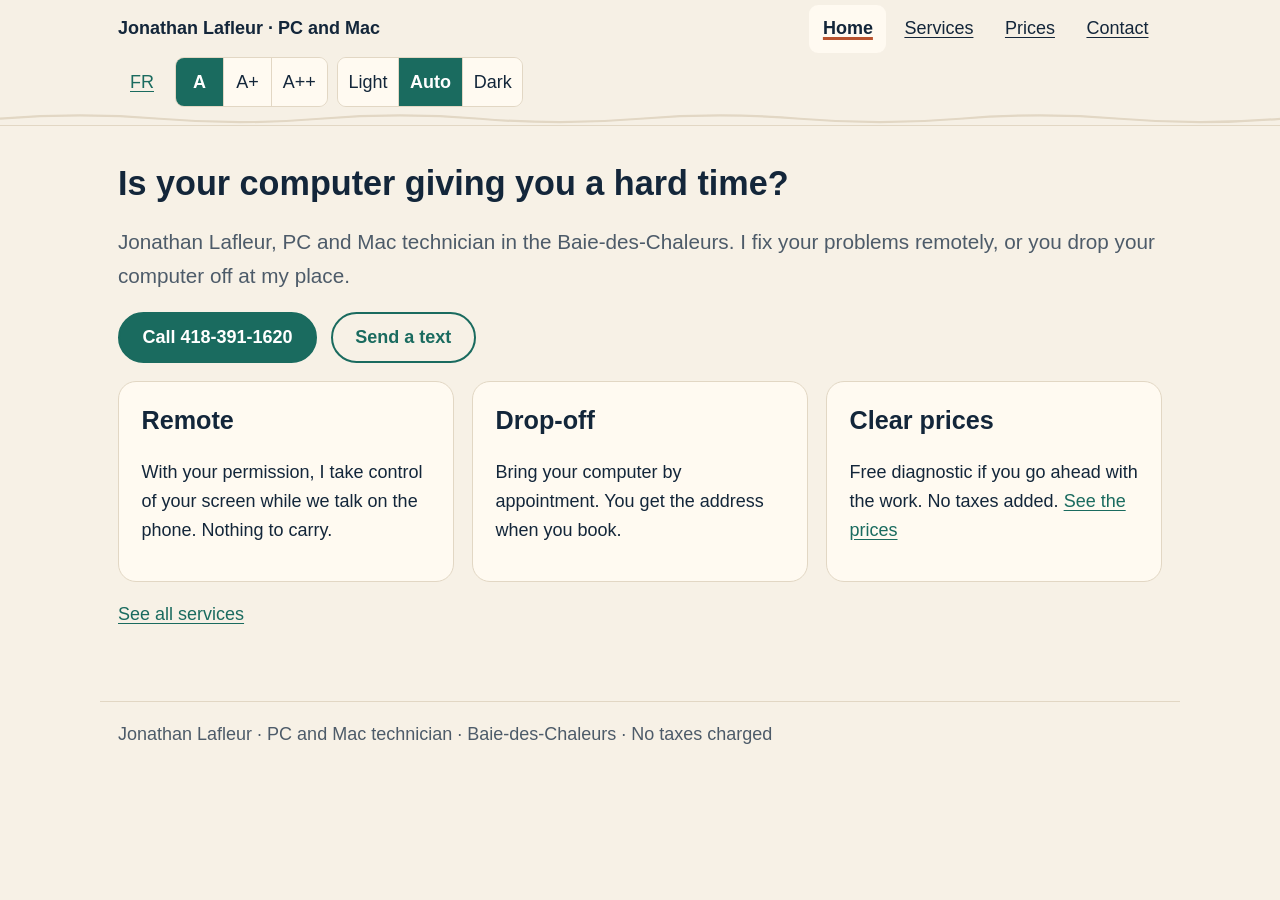
==== index.html @ c77854f5 "docs: readme; align the price column header" ====
<!doctype html>
<html lang="fr">
<head>
<meta charset="utf-8">
<meta name="viewport" content="width=device-width, initial-scale=1, viewport-fit=cover">
<title>Jonathan Lafleur · Technicien PC et Mac</title>
<meta name="description" content="Technicien PC et Mac dans la Baie-des-Chaleurs : dépannage, virus, mises à niveau, transfert de données, soutien à distance. Appelez ou textez.">
<meta name="color-scheme" content="light dark">
<link rel="alternate" hreflang="fr" href="https://services.jonathanlafleur.ca/">
<link rel="alternate" hreflang="en" href="https://services.jonathanlafleur.ca/en/">
<link rel="alternate" hreflang="x-default" href="https://services.jonathanlafleur.ca/">
<script>
  (function () {
    try {
      var d = document.documentElement;
      var t = localStorage.getItem('services-theme');
      if (t === 'light' || t === 'dark') d.setAttribute('data-theme', t);
      var s = localStorage.getItem('services-taille');
      if (s === 'grande' || s === 'tres-grande') d.setAttribute('data-taille', s);
      // Reader's language: the saved choice, else the browser's (first of fr/en in its list), saved once.
      // Only the home page follows it; deep links keep their language. Crawlers are never redirected.
      if (!/bot|crawl|spider|slurp/i.test(navigator.userAgent)) {
        var lang = localStorage.getItem('services-lang');
        if (lang !== 'fr' && lang !== 'en') {
          var langs = navigator.languages || [navigator.language || ''];
          lang = 'fr';
          for (var i = 0; i < langs.length; i++) {
            var p = String(langs[i]).slice(0, 2).toLowerCase();
            if (p === 'fr' || p === 'en') { lang = p; break; }
          }
          localStorage.setItem('services-lang', lang);
        }
        if (lang === 'en' && (location.hash === '' || location.hash === '#/')) location.replace('en/' + location.hash);
      }
    } catch (e) {}
  })();
</script>
<link rel="stylesheet" href="assets/style.css?v=20261016d">
<script src="assets/app.js?v=20261016d" defer></script>
</head>
<body>
<header class="topbar">
  <div class="topbar-in">
    <a class="brand" href="#/">Jonathan Lafleur · PC et Mac</a>
    <nav aria-label="Menu principal"><ul class="menu" id="menu"></ul></nav>
    <div class="tools">
      <a id="lang-link" href="en/" hreflang="en" lang="en" aria-label="English version">EN</a>
      <div class="switch" role="group" aria-label="Taille du texte">
        <button type="button" data-taille-choice="normale" aria-pressed="true" aria-label="Taille du texte : normale">A</button>
        <button type="button" data-taille-choice="grande" aria-pressed="false" aria-label="Taille du texte : grande">A+</button>
        <button type="button" data-taille-choice="tres-grande" aria-pressed="false" aria-label="Taille du texte : très grande">A++</button>
      </div>
      <div class="switch" role="group" aria-label="Thème">
        <button type="button" data-theme-choice="light" aria-pressed="false">Clair</button>
        <button type="button" data-theme-choice="auto" aria-pressed="true">Auto</button>
        <button type="button" data-theme-choice="dark" aria-pressed="false">Sombre</button>
      </div>
    </div>
  </div>
  <svg class="wave" viewBox="0 0 1200 12" preserveAspectRatio="none" aria-hidden="true"><path d="M0 6 Q 75 0 150 6 T 300 6 T 450 6 T 600 6 T 750 6 T 900 6 T 1050 6 T 1200 6" fill="none" stroke="currentColor" stroke-width="2"/></svg>
</header>
<main id="view" tabindex="-1">
  <p>Chargement…</p>
  <noscript><p>Ce site a besoin de JavaScript. Appelez au 418-391-1620.</p></noscript>
</main>
<footer class="site-foot">Jonathan Lafleur · Technicien PC et Mac · Baie-des-Chaleurs · Aucune taxe applicable</footer>
<nav class="callbar" aria-label="Joindre le technicien">
  <a class="btn" data-tel href="tel:+14183911620">Appeler</a>
  <a class="btn btn-alt" data-sms href="sms:+14183911620">Texto</a>
</nav>
</body>
</html>
---- assets/style.css ----
/* Coastal theme: sand and navy, sea-green actions, sunset-coral highlights. Sizes in rem so the font-size control scales everything. */
:root {
  --bg: #f7f1e6; --surface: #fffaf1; --fg: #13263a; --muted: #4d5b69; --line: #e2d7c4;
  --accent: #1a6b5f; --on-accent: #ffffff; --accent-2: #b8532f; --bar: rgba(247, 241, 230, 0.94);
  --font: -apple-system, BlinkMacSystemFont, "Segoe UI", Roboto, "Helvetica Neue", Arial, sans-serif;
  --echelle: 1;
  color-scheme: light;
}
@media (prefers-color-scheme: dark) {
  :root:not([data-theme="light"]) {
    --bg: #0f1c2b; --surface: #172a3d; --fg: #ede6d8; --muted: #a9b4bf; --line: #2a3f55;
    --accent: #4fb3a2; --on-accent: #0f1c2b; --accent-2: #e88b6b; --bar: rgba(15, 28, 43, 0.94);
    color-scheme: dark;
  }
}
:root[data-theme="dark"] {
  --bg: #0f1c2b; --surface: #172a3d; --fg: #ede6d8; --muted: #a9b4bf; --line: #2a3f55;
  --accent: #4fb3a2; --on-accent: #0f1c2b; --accent-2: #e88b6b; --bar: rgba(15, 28, 43, 0.94);
  color-scheme: dark;
}
/* Font size: 18px base, then 125 % and 150 % */
:root[data-taille="grande"] { --echelle: 1.25; }
:root[data-taille="tres-grande"] { --echelle: 1.5; }
html { font-size: calc(112.5% * var(--echelle)); scroll-padding-top: 6rem; }

* { box-sizing: border-box; }
body {
  margin: 0; background: var(--bg); color: var(--fg); font-family: var(--font); line-height: 1.6;
  overflow-wrap: break-word; padding-bottom: calc(5rem + env(safe-area-inset-bottom, 0px));
}
a { color: var(--accent); text-underline-offset: 0.15em; }
:focus-visible { outline: 3px solid var(--accent-2); outline-offset: 2px; }
.visually-hidden { position: absolute; width: 1px; height: 1px; overflow: hidden; clip: rect(0 0 0 0); white-space: nowrap; }
button, .btn, .menu a, .tools a { min-height: 48px; min-width: 48px; font: inherit; }

/* Top bar */
.topbar { position: sticky; top: 0; z-index: 10; background: var(--bar); border-bottom: 1px solid var(--line); }
/* On phones the menu and tools take several lines: let them scroll away; the call bar stays */
@media (max-width: 899px) { .topbar { position: static; } html { scroll-padding-top: 1rem; } }
.topbar-in { max-width: 60rem; margin: 0 auto; padding: 0.25rem 1rem; display: flex; flex-wrap: wrap; align-items: center; gap: 0.25rem 1rem; }
.brand { font-weight: 700; color: var(--fg); text-decoration: none; display: inline-flex; align-items: center; min-height: 48px; margin-right: auto; }
.menu { display: flex; flex-wrap: wrap; gap: 0.25rem; list-style: none; margin: 0; padding: 0; }
.menu a { display: inline-flex; align-items: center; padding: 0 0.75rem; border-radius: 0.5rem; color: var(--fg); }
.menu a[aria-current="page"] { background: var(--surface); font-weight: 700; text-decoration-color: var(--accent-2); text-decoration-thickness: 3px; }
.tools { display: flex; flex-wrap: wrap; align-items: center; gap: 0.5rem; }
.tools a { display: inline-flex; align-items: center; justify-content: center; }
.switch { display: inline-flex; border: 1px solid var(--line); border-radius: 0.5rem; overflow: hidden; }
.switch button { background: var(--surface); color: var(--fg); border: 0; border-right: 1px solid var(--line); padding: 0 0.6rem; cursor: pointer; }
.switch button:last-child { border-right: 0; }
.switch button[aria-pressed="true"] { background: var(--accent); color: var(--on-accent); font-weight: 700; }
.wave { display: block; width: 100%; height: 0.75rem; color: var(--line); }

/* Pages */
main { max-width: 60rem; margin: 0 auto; padding: 1rem; }
main:focus { outline: none; }
.page h1 { font-size: 1.9rem; line-height: 1.25; margin: 1rem 0 0.5rem; }
.page h2 { font-size: 1.4rem; margin: 2rem 0 0.5rem; }
.lead { font-size: 1.15rem; color: var(--muted); }
.cards { display: grid; grid-template-columns: repeat(auto-fit, minmax(min(100%, 16rem), 1fr)); gap: 1rem; padding: 0; list-style: none; }
.card { background: var(--surface); border: 1px solid var(--line); border-radius: 1rem; padding: 1rem 1.25rem; }
.card h2, .card h3 { margin-top: 0; }
.btn { display: inline-flex; align-items: center; justify-content: center; white-space: pre-wrap; padding: 0.5rem 1.25rem; border-radius: 999px;
  background: var(--accent); color: var(--on-accent); font-weight: 700; text-decoration: none; border: 2px solid var(--accent); }
.btn-alt { background: transparent; color: var(--accent); }
.actions { display: flex; flex-wrap: wrap; gap: 0.75rem; margin: 1rem 0; }
.note { color: var(--muted); }
.error { border-left: 4px solid var(--accent-2); padding-left: 0.75rem; }

/* Call bar: always reachable on phones */
.callbar { position: fixed; left: 0; right: 0; bottom: 0; z-index: 10; display: flex; gap: 0.5rem; justify-content: center;
  padding: 0.5rem 1rem calc(0.5rem + env(safe-area-inset-bottom, 0px)); background: var(--bar); border-top: 1px solid var(--line); }
.callbar .btn { flex: 1 1 0; max-width: 16rem; }
@media (min-width: 900px) { .callbar { display: none; } body { padding-bottom: 0; } }

.site-foot { max-width: 60rem; margin: 2rem auto 0; padding: 1rem; color: var(--muted); border-top: 1px solid var(--line); }

/* Prices */
.tarifs { width: 100%; border-collapse: collapse; margin: 1.5rem 0; background: var(--surface); border-radius: 1rem; overflow: hidden; }
.tarifs caption { text-align: left; font-size: 1.3rem; font-weight: 700; padding: 0 0 0.5rem; }
.tarifs th, .tarifs td { text-align: left; vertical-align: top; padding: 0.75rem 1rem; border-bottom: 1px solid var(--line); }
.tarifs thead th { font-size: 0.9rem; color: var(--muted); }
.tarifs tbody th { font-weight: 400; }
.tarifs td { white-space: nowrap; font-weight: 700; text-align: right; }
.tarifs thead th:last-child { text-align: right; }
/* Phones: one row per line, the price under its name, so large text never scrolls sideways */
@media (max-width: 599px) {
  .tarifs thead { position: absolute; width: 1px; height: 1px; overflow: hidden; clip: rect(0 0 0 0); }
  .tarifs, .tarifs tbody, .tarifs tr, .tarifs th, .tarifs td { display: block; }
  .tarifs caption { display: block; }
  .tarifs tbody th { border-bottom: 0; padding-bottom: 0.25rem; }
  .tarifs td { text-align: left; white-space: normal; padding-top: 0; }
}
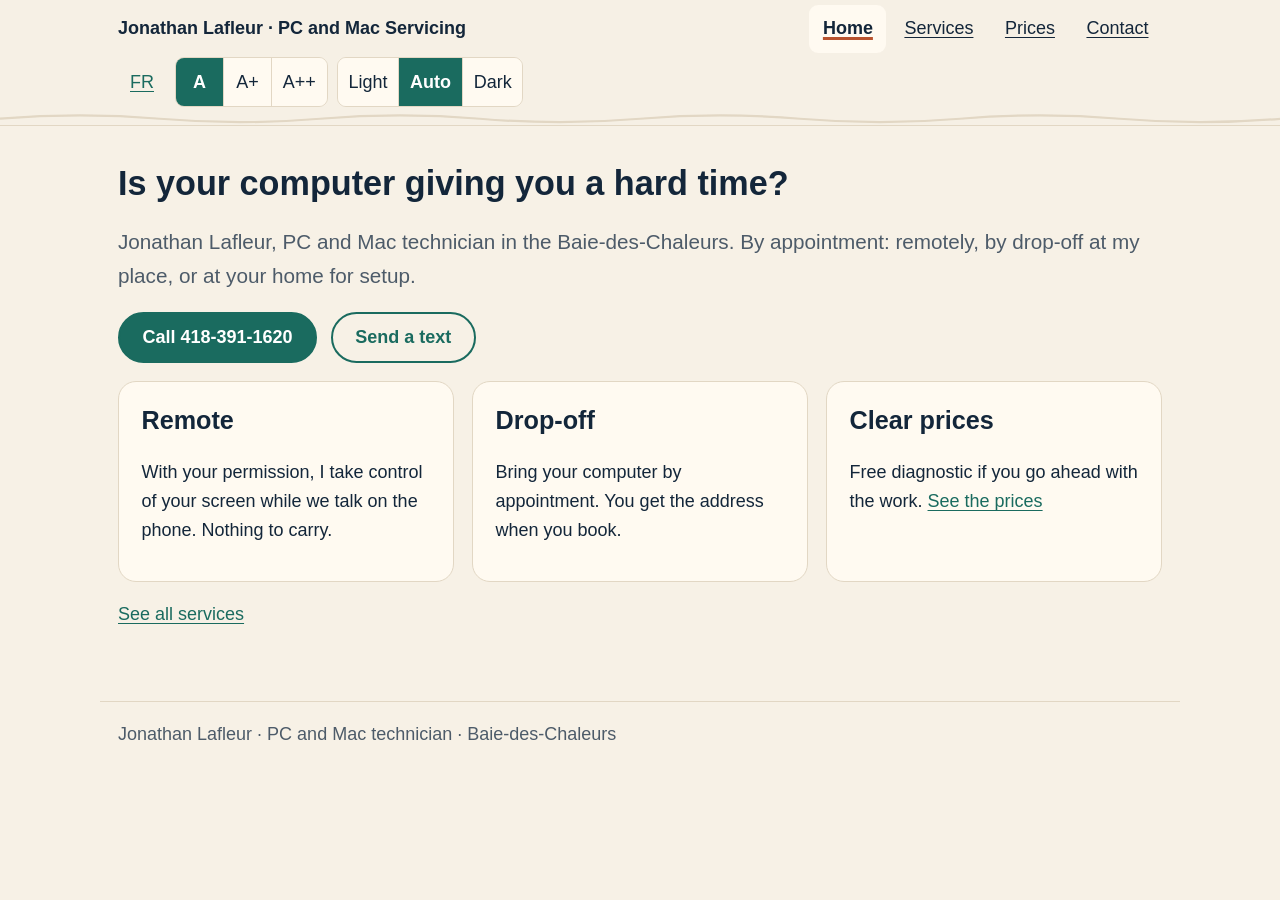
==== commit 4d634d11: "feat: home visits, email contact, consoles and Linux; review fixes - Contact shows only phone, text " ====
--- a/index.html
+++ b/index.html
@@ -35,13 +35,14 @@
     } catch (e) {}
   })();
 </script>
-<link rel="stylesheet" href="assets/style.css?v=20261016d">
-<script src="assets/app.js?v=20261016d" defer></script>
+<noscript><style>.loading { display: none; }</style></noscript>
+<link rel="stylesheet" href="assets/style.css?v=20261016i">
+<script src="assets/app.js?v=20261016i" defer></script>
 </head>
 <body>
 <header class="topbar">
   <div class="topbar-in">
-    <a class="brand" href="#/">Jonathan Lafleur · PC et Mac</a>
+    <a class="brand" href="#/">Jonathan Lafleur · Services PC et Mac</a>
     <nav aria-label="Menu principal"><ul class="menu" id="menu"></ul></nav>
     <div class="tools">
       <a id="lang-link" href="en/" hreflang="en" lang="en" aria-label="English version">EN</a>
@@ -60,10 +61,10 @@
   <svg class="wave" viewBox="0 0 1200 12" preserveAspectRatio="none" aria-hidden="true"><path d="M0 6 Q 75 0 150 6 T 300 6 T 450 6 T 600 6 T 750 6 T 900 6 T 1050 6 T 1200 6" fill="none" stroke="currentColor" stroke-width="2"/></svg>
 </header>
 <main id="view" tabindex="-1">
-  <p>Chargement…</p>
+  <p class="loading">Chargement…</p>
   <noscript><p>Ce site a besoin de JavaScript. Appelez au 418-391-1620.</p></noscript>
 </main>
-<footer class="site-foot">Jonathan Lafleur · Technicien PC et Mac · Baie-des-Chaleurs · Aucune taxe applicable</footer>
+<footer class="site-foot">Jonathan Lafleur · Technicien PC et Mac · Baie-des-Chaleurs</footer>
 <nav class="callbar" aria-label="Joindre le technicien">
   <a class="btn" data-tel href="tel:+14183911620">Appeler</a>
   <a class="btn btn-alt" data-sms href="sms:+14183911620">Texto</a>
--- a/assets/style.css
+++ b/assets/style.css
@@ -80,7 +80,8 @@
 .tarifs th, .tarifs td { text-align: left; vertical-align: top; padding: 0.75rem 1rem; border-bottom: 1px solid var(--line); }
 .tarifs thead th { font-size: 0.9rem; color: var(--muted); }
 .tarifs tbody th { font-weight: 400; }
-.tarifs td { white-space: nowrap; font-weight: 700; text-align: right; }
+.tarifs td { font-weight: 700; text-align: right; }
+.montant { white-space: nowrap; }  /* an amount never splits; the words around it may wrap */
 .tarifs thead th:last-child { text-align: right; }
 /* Phones: one row per line, the price under its name, so large text never scrolls sideways */
 @media (max-width: 599px) {
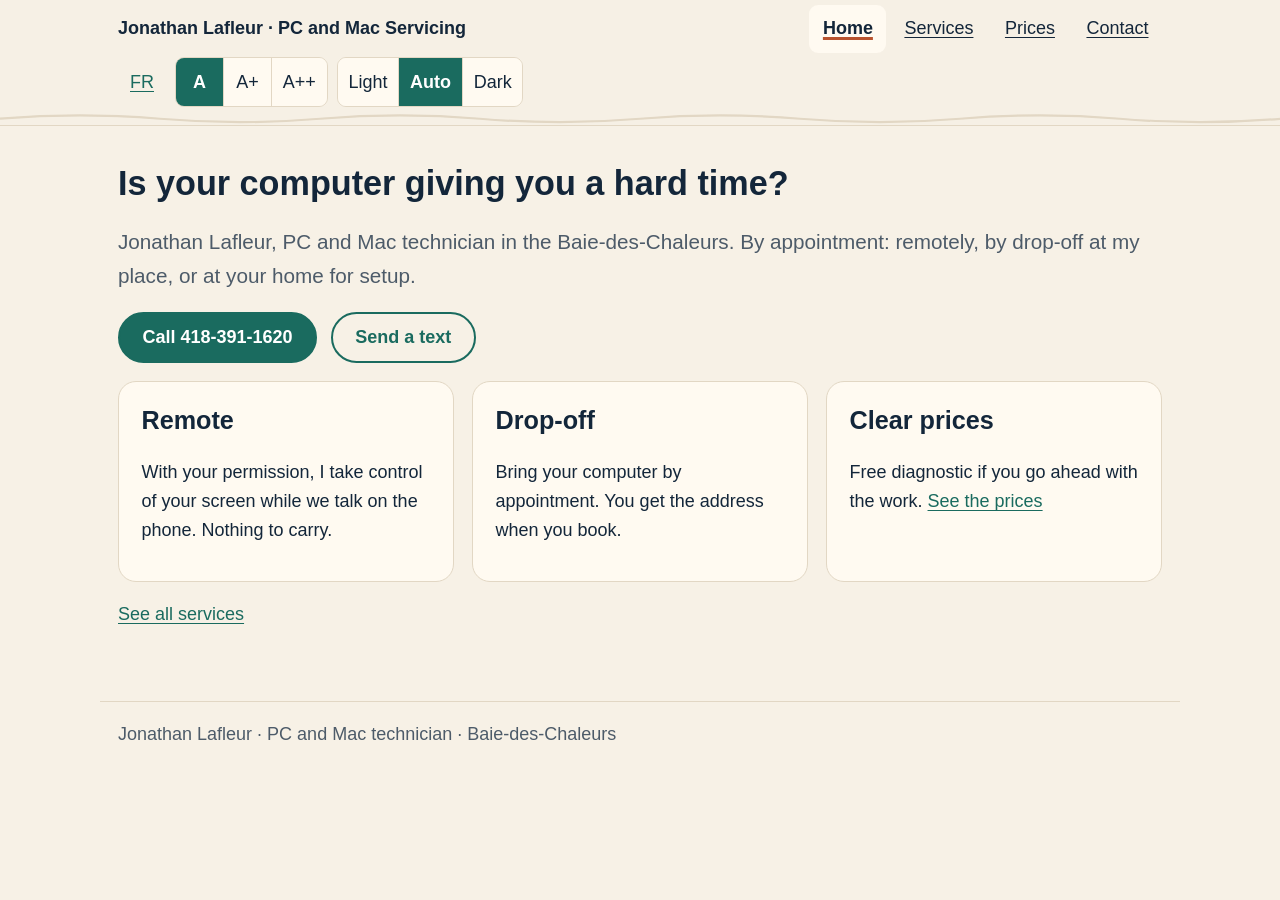
==== commit d7a9def8: "fix: price group titles sit above their tables on phones" ====
--- a/index.html
+++ b/index.html
@@ -36,8 +36,8 @@
   })();
 </script>
 <noscript><style>.loading { display: none; }</style></noscript>
-<link rel="stylesheet" href="assets/style.css?v=20261016i">
-<script src="assets/app.js?v=20261016i" defer></script>
+<link rel="stylesheet" href="assets/style.css?v=20261016j">
+<script src="assets/app.js?v=20261016j" defer></script>
 </head>
 <body>
 <header class="topbar">
--- a/assets/style.css
+++ b/assets/style.css
@@ -21,7 +21,7 @@
 /* Font size: 18px base, then 125 % and 150 % */
 :root[data-taille="grande"] { --echelle: 1.25; }
 :root[data-taille="tres-grande"] { --echelle: 1.5; }
-html { font-size: calc(112.5% * var(--echelle)); scroll-padding-top: 6rem; }
+html { font-size: calc(112.5% * var(--echelle)); scroll-padding-top: 8rem; }
 
 * { box-sizing: border-box; }
 body {
@@ -75,8 +75,8 @@
 .site-foot { max-width: 60rem; margin: 2rem auto 0; padding: 1rem; color: var(--muted); border-top: 1px solid var(--line); }
 
 /* Prices */
-.tarifs { width: 100%; border-collapse: collapse; margin: 1.5rem 0; background: var(--surface); border-radius: 1rem; overflow: hidden; }
-.tarifs caption { text-align: left; font-size: 1.3rem; font-weight: 700; padding: 0 0 0.5rem; }
+.tarifs { width: 100%; border-collapse: collapse; margin: 0 0 1.5rem; background: var(--surface); border-radius: 1rem; overflow: hidden; }
+.tarifs-titre { font-size: 1.3rem; margin: 1.5rem 0 0.5rem; }
 .tarifs th, .tarifs td { text-align: left; vertical-align: top; padding: 0.75rem 1rem; border-bottom: 1px solid var(--line); }
 .tarifs thead th { font-size: 0.9rem; color: var(--muted); }
 .tarifs tbody th { font-weight: 400; }
@@ -87,7 +87,6 @@
 @media (max-width: 599px) {
   .tarifs thead { position: absolute; width: 1px; height: 1px; overflow: hidden; clip: rect(0 0 0 0); }
   .tarifs, .tarifs tbody, .tarifs tr, .tarifs th, .tarifs td { display: block; }
-  .tarifs caption { display: block; }
   .tarifs tbody th { border-bottom: 0; padding-bottom: 0.25rem; }
   .tarifs td { text-align: left; white-space: normal; padding-top: 0; }
 }
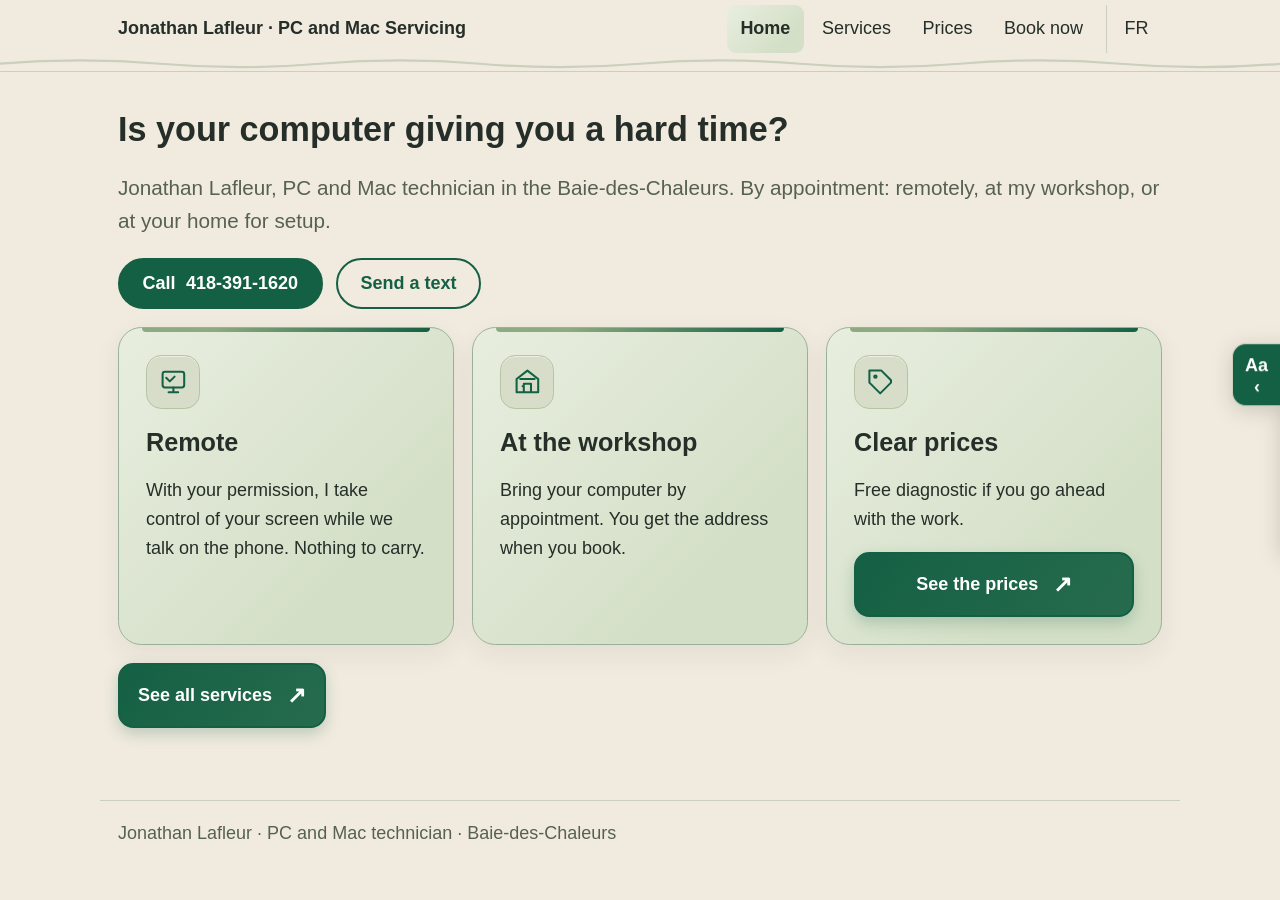
==== commit 94420fc1: "feat: refresh bilingual site and add booking form" ====
--- a/index.html
+++ b/index.html
@@ -36,38 +36,44 @@
   })();
 </script>
 <noscript><style>.loading { display: none; }</style></noscript>
-<link rel="stylesheet" href="assets/style.css?v=20261016j">
-<script src="assets/app.js?v=20261016j" defer></script>
+<link rel="stylesheet" href="assets/style.css?v=20261021x">
+<script src="assets/app.js?v=20261021x" defer></script>
 </head>
 <body>
 <header class="topbar">
   <div class="topbar-in">
     <a class="brand" href="#/">Jonathan Lafleur · Services PC et Mac</a>
-    <nav aria-label="Menu principal"><ul class="menu" id="menu"></ul></nav>
-    <div class="tools">
-      <a id="lang-link" href="en/" hreflang="en" lang="en" aria-label="English version">EN</a>
-      <div class="switch" role="group" aria-label="Taille du texte">
+    <nav aria-label="Menu principal"><ul class="menu" id="menu"><li class="language-item"><a id="lang-link" href="en/" hreflang="en" lang="en" aria-label="English version">EN</a></li></ul></nav>
+
+  </div>
+  <svg class="wave" viewBox="0 0 1200 12" preserveAspectRatio="none" aria-hidden="true"><path d="M0 6 Q 75 0 150 6 T 300 6 T 450 6 T 600 6 T 750 6 T 900 6 T 1050 6 T 1200 6" fill="none" stroke="currentColor" stroke-width="2"/></svg>
+</header>
+<aside class="preferences" aria-label="Options d'affichage">
+  <button type="button" class="preferences-toggle" aria-controls="display-controls" aria-expanded="true">
+    <span aria-hidden="true">Aa</span><span class="visually-hidden">Options d'affichage</span>
+    <span class="preferences-arrow" aria-hidden="true">›</span>
+  </button>
+    <div class="tools" id="display-controls">
+      <p class="preference-label">Taille du texte</p><div class="switch" role="group" aria-label="Taille du texte">
         <button type="button" data-taille-choice="normale" aria-pressed="true" aria-label="Taille du texte : normale">A</button>
         <button type="button" data-taille-choice="grande" aria-pressed="false" aria-label="Taille du texte : grande">A+</button>
         <button type="button" data-taille-choice="tres-grande" aria-pressed="false" aria-label="Taille du texte : très grande">A++</button>
       </div>
-      <div class="switch" role="group" aria-label="Thème">
+      <p class="preference-label">Thème</p><div class="switch" role="group" aria-label="Thème">
         <button type="button" data-theme-choice="light" aria-pressed="false">Clair</button>
         <button type="button" data-theme-choice="auto" aria-pressed="true">Auto</button>
         <button type="button" data-theme-choice="dark" aria-pressed="false">Sombre</button>
       </div>
     </div>
-  </div>
-  <svg class="wave" viewBox="0 0 1200 12" preserveAspectRatio="none" aria-hidden="true"><path d="M0 6 Q 75 0 150 6 T 300 6 T 450 6 T 600 6 T 750 6 T 900 6 T 1050 6 T 1200 6" fill="none" stroke="currentColor" stroke-width="2"/></svg>
-</header>
+</aside>
 <main id="view" tabindex="-1">
   <p class="loading">Chargement…</p>
-  <noscript><p>Ce site a besoin de JavaScript. Appelez au 418-391-1620.</p></noscript>
+  <noscript><p>Activez JavaScript pour consulter le site et afficher les coordonnées.</p></noscript>
 </main>
 <footer class="site-foot">Jonathan Lafleur · Technicien PC et Mac · Baie-des-Chaleurs</footer>
 <nav class="callbar" aria-label="Joindre le technicien">
-  <a class="btn" data-tel href="tel:+14183911620">Appeler</a>
-  <a class="btn btn-alt" data-sms href="sms:+14183911620">Texto</a>
+  <a class="btn" data-tel href="#/contact">Appeler</a>
+  <a class="btn btn-alt" data-sms href="#/contact">Texto</a>
 </nav>
 </body>
 </html>
--- a/assets/style.css
+++ b/assets/style.css
@@ -1,21 +1,21 @@
-/* Coastal theme: sand and navy, sea-green actions, sunset-coral highlights. Sizes in rem so the font-size control scales everything. */
+/* Emerald and sage theme: beige days and charcoal evenings. Sizes in rem so the font-size control scales everything. */
 :root {
-  --bg: #f7f1e6; --surface: #fffaf1; --fg: #13263a; --muted: #4d5b69; --line: #e2d7c4;
-  --accent: #1a6b5f; --on-accent: #ffffff; --accent-2: #b8532f; --bar: rgba(247, 241, 230, 0.94);
+  --bg: #f1ebdf; --surface: #faf5eb; --fg: #252e28; --muted: #566153; --line: #cbd0bc;
+  --accent: #146044; --on-accent: #ffffff; --accent-2: #526b48; --sage: #8eaa80; --danger: #9b2929; --card-bg: #d4dfc7; --card-highlight: #e8eedf; --bar: rgba(241, 235, 223, 0.95);
   --font: -apple-system, BlinkMacSystemFont, "Segoe UI", Roboto, "Helvetica Neue", Arial, sans-serif;
   --echelle: 1;
   color-scheme: light;
 }
 @media (prefers-color-scheme: dark) {
   :root:not([data-theme="light"]) {
-    --bg: #0f1c2b; --surface: #172a3d; --fg: #ede6d8; --muted: #a9b4bf; --line: #2a3f55;
-    --accent: #4fb3a2; --on-accent: #0f1c2b; --accent-2: #e88b6b; --bar: rgba(15, 28, 43, 0.94);
+    --bg: #202322; --surface: #2a2e2b; --fg: #f2f3ed; --muted: #b4beb4; --line: #475249;
+    --accent: #80ab8d; --on-accent: #202322; --accent-2: #a4b995; --sage: #98af89; --danger: #ffb4ab; --card-bg: #343d32; --card-highlight: #465240; --bar: rgba(32, 35, 34, 0.95);
     color-scheme: dark;
   }
 }
 :root[data-theme="dark"] {
-  --bg: #0f1c2b; --surface: #172a3d; --fg: #ede6d8; --muted: #a9b4bf; --line: #2a3f55;
-  --accent: #4fb3a2; --on-accent: #0f1c2b; --accent-2: #e88b6b; --bar: rgba(15, 28, 43, 0.94);
+  --bg: #202322; --surface: #2a2e2b; --fg: #f2f3ed; --muted: #b4beb4; --line: #475249;
+  --accent: #80ab8d; --on-accent: #202322; --accent-2: #a4b995; --sage: #98af89; --danger: #ffb4ab; --card-bg: #343d32; --card-highlight: #465240; --bar: rgba(32, 35, 34, 0.95);
   color-scheme: dark;
 }
 /* Font size: 18px base, then 125 % and 150 % */
@@ -40,8 +40,8 @@
 .topbar-in { max-width: 60rem; margin: 0 auto; padding: 0.25rem 1rem; display: flex; flex-wrap: wrap; align-items: center; gap: 0.25rem 1rem; }
 .brand { font-weight: 700; color: var(--fg); text-decoration: none; display: inline-flex; align-items: center; min-height: 48px; margin-right: auto; }
 .menu { display: flex; flex-wrap: wrap; gap: 0.25rem; list-style: none; margin: 0; padding: 0; }
-.menu a { display: inline-flex; align-items: center; padding: 0 0.75rem; border-radius: 0.5rem; color: var(--fg); }
-.menu a[aria-current="page"] { background: var(--surface); font-weight: 700; text-decoration-color: var(--accent-2); text-decoration-thickness: 3px; }
+.menu a { text-decoration: none; display: inline-flex; align-items: center; padding: 0 0.75rem; border-radius: 0.5rem; color: var(--fg); }
+.menu a[aria-current="page"] { background: linear-gradient(135deg, var(--card-highlight), var(--card-bg) 75%); font-weight: 700; text-decoration-color: var(--accent-2); text-decoration-thickness: 3px; }
 .tools { display: flex; flex-wrap: wrap; align-items: center; gap: 0.5rem; }
 .tools a { display: inline-flex; align-items: center; justify-content: center; }
 .switch { display: inline-flex; border: 1px solid var(--line); border-radius: 0.5rem; overflow: hidden; }
@@ -90,3 +90,161 @@
   .tarifs tbody th { border-bottom: 0; padding-bottom: 0.25rem; }
   .tarifs td { text-align: left; white-space: normal; padding-top: 0; }
 }
+
+/* Navigation feedback is shared by mouse and keyboard users. */
+.menu a { transition: background-color 160ms ease, color 160ms ease, text-decoration-color 160ms ease; }
+.menu a:hover, .menu a:focus-visible { text-decoration-line: underline; color: var(--fg); text-decoration-color: var(--accent); text-decoration-thickness: 3px; text-underline-offset: 0.3em; }
+.language-item { border-left: 1px solid var(--line); margin-left: 0.25rem; padding-left: 0.25rem; }
+
+/* A floating display panel slides to the edge, leaving its 48px handle reachable. */
+.preferences {
+  position: fixed; right: 0; top: 50%; z-index: 20;
+  display: flex; align-items: flex-start; width: min(19rem, 100vw);
+  transform: translateY(-50%); transition: transform 200ms ease;
+  filter: drop-shadow(0 0.25rem 0.6rem rgba(0, 0, 0, 0.16));
+}
+.preferences.is-intro { transition-duration: 1400ms; }
+.preferences.is-collapsed { transform: translate(calc(100% - 48px), -50%); }
+.preferences-toggle {
+  flex: 0 0 48px; width: 48px; display: flex; flex-direction: column; align-items: center;
+  justify-content: center; padding: 0.4rem 0; border: 1px solid var(--line);
+  border-right: 0; border-radius: 0.75rem 0 0 0.75rem;
+  background: var(--accent); color: var(--on-accent); cursor: pointer; font-weight: 700;
+}
+.preferences-arrow { line-height: 1; }
+.is-collapsed .preferences-arrow { transform: rotate(180deg); }
+.preferences .tools {
+  flex: 1; min-width: 0; display: flex; flex-direction: column; align-items: stretch;
+  padding: 0.75rem; gap: 0.5rem; background: var(--surface);
+  border: 1px solid var(--line); border-radius: 0 0 0 0.75rem;
+  max-height: calc(100dvh - 9rem); overflow-y: auto;
+}
+.preference-label { margin: 0; font-weight: 700; }
+.preferences .switch { display: flex; flex-wrap: wrap; flex-shrink: 0; }
+.preferences .switch button { flex: 1 0 auto; max-width: 100%; padding: 0.25rem 0.45rem; }
+.switch button:hover, .preferences-toggle:hover { box-shadow: inset 0 0 0 2px var(--accent-2); }
+@media (prefers-reduced-motion: reduce) {
+  .menu a, .preferences, .preferences.is-intro { transition: none; }
+}
+.topbar-in > nav { margin-left: auto; }
+
+/* Contact labels and addresses wrap inside their buttons at large text sizes. */
+.actions .btn { max-width: 100%; flex-wrap: wrap; column-gap: 0.3em; }
+.actions .btn span { min-width: 0; overflow-wrap: anywhere; }
+/* A cursor-led spotlight gives the contact actions a brighter, tactile response. */
+:is(.btn[data-tel], .btn[data-sms], .btn-discover) {
+  position: relative;
+  transition: transform 180ms ease, box-shadow 220ms ease, border-color 180ms ease;
+}
+@media (hover: hover) and (pointer: fine) {
+  :is(.btn[data-tel], .btn[data-sms], .btn-discover):hover {
+    background-image: radial-gradient(circle 6rem at var(--cursor-x, 50%) var(--cursor-y, 50%),
+      rgba(255, 255, 255, 0.16), rgba(255, 255, 255, 0.05) 45%, transparent 75%);
+    border-color: color-mix(in srgb, var(--accent) 65%, var(--sage));
+    box-shadow: 0 0.4rem 1rem color-mix(in srgb, var(--accent) 35%, transparent),
+      0 0 1.4rem color-mix(in srgb, var(--accent) 25%, transparent),
+      inset 0 0 0 1px color-mix(in srgb, var(--accent) 65%, transparent);
+    transform: translateY(-3px) scale(1.025);
+  }
+}
+:is(.btn[data-tel], .btn[data-sms], .btn-discover):focus-visible {
+  box-shadow: 0 0 1rem color-mix(in srgb, var(--accent) 40%, transparent);
+}
+:is(.btn[data-tel], .btn[data-sms], .btn-discover):active { transform: scale(0.98); }
+@media (prefers-reduced-motion: reduce) {
+  :is(.btn[data-tel], .btn[data-sms], .btn-discover) { transition: none; }
+  :is(.btn[data-tel], .btn[data-sms], .btn-discover):hover,
+  :is(.btn[data-tel], .btn[data-sms], .btn-discover):active { transform: none; }
+}
+/* Sage service cards with a coloured rim and generous icon tiles. */
+.card {
+  position: relative; min-width: 0; padding: 1.5rem;
+  border-color: color-mix(in srgb, var(--accent) 28%, var(--line));
+  border-radius: 1.3rem;
+  background: linear-gradient(135deg, var(--card-highlight), var(--card-bg) 75%);
+  box-shadow: 0 0.5rem 1.4rem color-mix(in srgb, var(--fg) 7%, transparent);
+  transition: transform 220ms ease, box-shadow 220ms ease, border-color 220ms ease;
+}
+.card::before {
+  content: ""; position: absolute; top: 0; left: 1.3rem; right: 1.3rem; height: 4px;
+  border-radius: 0 0 6px 6px; background: linear-gradient(90deg, var(--sage) 25%, var(--accent));
+}
+
+.card-icon {
+  display: inline-flex; padding: 0.65rem; margin-bottom: 1rem; border-radius: 0.85rem;
+  color: var(--accent); background: color-mix(in srgb, var(--sage) 32%, var(--surface));
+  border: 1px solid color-mix(in srgb, var(--sage) 65%, var(--surface));
+  box-shadow: inset 0 1px 0 color-mix(in srgb, var(--surface) 70%, transparent);
+}
+.card-icon svg { width: 1.6rem; height: 1.6rem; }
+.card h2, .card h3 { line-height: 1.25; }
+.card > p:last-child { margin-bottom: 0; }
+.card > ul { padding-left: 1.2rem; }
+.card > ul li + li { margin-top: 0.45rem; }
+.btn-discover {
+  display: inline-flex; gap: 0.8rem; max-width: 100%; white-space: normal; text-align: center;
+  border-radius: 0.85rem; padding: 0.7rem 1rem;
+  background-color: var(--accent);
+  background-image: linear-gradient(125deg, var(--accent), color-mix(in srgb, var(--accent) 85%, var(--sage)));
+  box-shadow: 0 0.35rem 0.8rem color-mix(in srgb, var(--accent) 23%, transparent);
+  transition: transform 180ms ease, box-shadow 180ms ease;
+}
+.btn-discover span { flex-shrink: 0; font-size: 1.25em; transition: transform 180ms ease; }
+.card .btn-discover { display: flex; margin-top: 1rem; }
+@media (hover: hover) and (pointer: fine) {
+  .card:hover, .card:focus-within {
+    transform: translateY(-5px);
+    border-color: var(--accent);
+    box-shadow: 0 0.8rem 1.8rem color-mix(in srgb, var(--accent) 18%, transparent);
+  }
+  .btn-discover:hover {
+    transform: translateY(-3px);
+    box-shadow: 0 0.6rem 1.3rem color-mix(in srgb, var(--accent) 36%, transparent);
+  }
+  .btn-discover:hover span { transform: translate(2px, -2px); }
+}
+@media (prefers-reduced-motion: reduce) {
+  .card, .btn-discover, .btn-discover span { transition: none; }
+  .card:hover, .card:focus-within, .btn-discover:hover, .btn-discover:hover span { transform: none; }
+}
+
+.card a:not(.btn) { color: var(--fg); text-decoration-color: var(--accent); text-decoration-thickness: 2px; }
+
+/* Give the main service choices room to read, then offer one clear next step. */
+.services-cards { grid-template-columns: repeat(auto-fit, minmax(min(100%, 22rem), 1fr)); }
+.services-cards .card > p { margin-top: 0; }
+.services-cards .card > ul { margin-bottom: 0; }
+.service-next { margin-top: 2rem; padding: 1.25rem 0; border-top: 2px solid var(--sage); }
+.service-next h2 { margin-top: 0; }
+
+/* Pricing leads with two clear rates; examples are available on demand. */
+.price-cards .price-amount { font-size: 1.7rem; font-weight: 700; color: var(--fg); line-height: 1.3; margin: 0.6rem 0; }
+.price-cards .price-amount .montant { font-size: 1.35em; }
+.billing-details { margin: 1rem 0 2rem; padding: 0.35rem 1rem; border: 1px solid var(--line); border-radius: 0.8rem; background: var(--card-bg); }
+.billing-details summary { min-height: 48px; padding: 0.5rem 0; cursor: pointer; font-weight: 700; text-decoration: underline; text-underline-offset: 0.2em; }
+.billing-details summary:hover { color: var(--accent); }
+
+/* A readable, single-column booking form in the site's sage palette. */
+.booking-panel { margin: 1.5rem 0 2rem; }
+.booking-panel h2 { margin-top: 0; }
+.booking-form { max-width: 36rem; }
+.booking-form label { display: block; font-weight: 700; margin: 1rem 0 0.35rem; }
+.booking-form input, .booking-form textarea, .booking-form select {
+  display: block; width: 100%; min-width: 0; min-height: 48px;
+  padding: 0.65rem 0.8rem; font: inherit; color: var(--fg);
+  background: var(--surface); border: 1px solid var(--muted); border-radius: 0.6rem;
+}
+.booking-form textarea { resize: vertical; }
+.booking-form .btn { cursor: pointer; }
+.booking-form .btn:disabled { cursor: not-allowed; opacity: 0.65; transform: none; box-shadow: none; }
+.booking-form .form-privacy { font-size: 0.9rem; margin-top: 1rem; }
+.form-status { margin: 1rem 0 0; }
+.form-status:empty { display: none; }
+
+/* Field errors use text and a red border, independent of the browser language. */
+.booking-form [aria-invalid="true"] { border: 2px solid var(--danger); }
+.booking-form [aria-invalid="true"]:focus-visible { outline-color: var(--danger); }
+.booking-form .field-error { color: var(--danger); font-weight: 600; margin: 0.35rem 0 0; }
+
+/* Formspree silently filters submissions that fill this bot-only field. */
+.form-honeypot { display: none !important; }
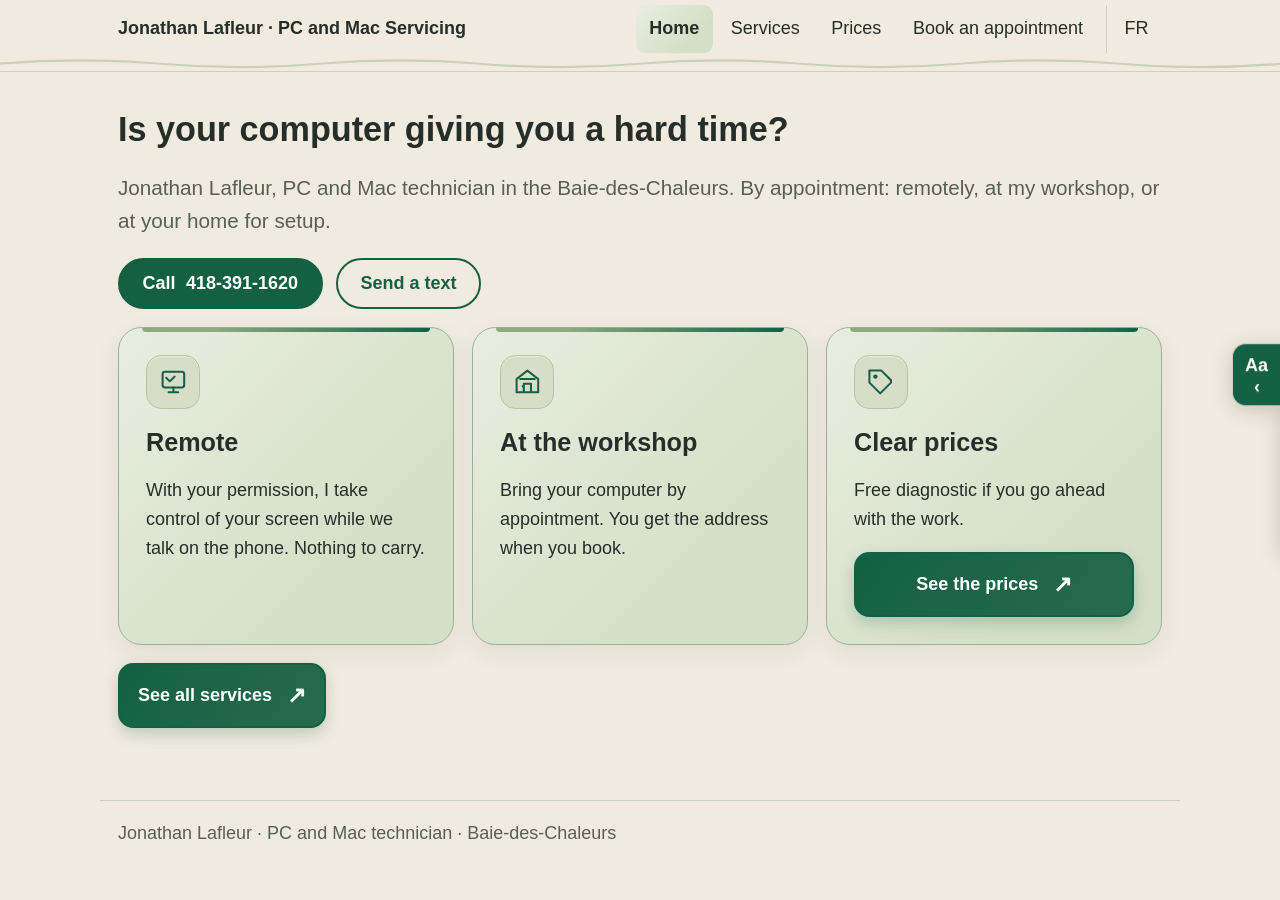
==== commit c9656d81: "fix: clarify appointment booking labels in both languages" ====
--- a/index.html
+++ b/index.html
@@ -36,8 +36,8 @@
   })();
 </script>
 <noscript><style>.loading { display: none; }</style></noscript>
-<link rel="stylesheet" href="assets/style.css?v=20261021x">
-<script src="assets/app.js?v=20261021x" defer></script>
+<link rel="stylesheet" href="assets/style.css?v=20261021y">
+<script src="assets/app.js?v=20261021y" defer></script>
 </head>
 <body>
 <header class="topbar">
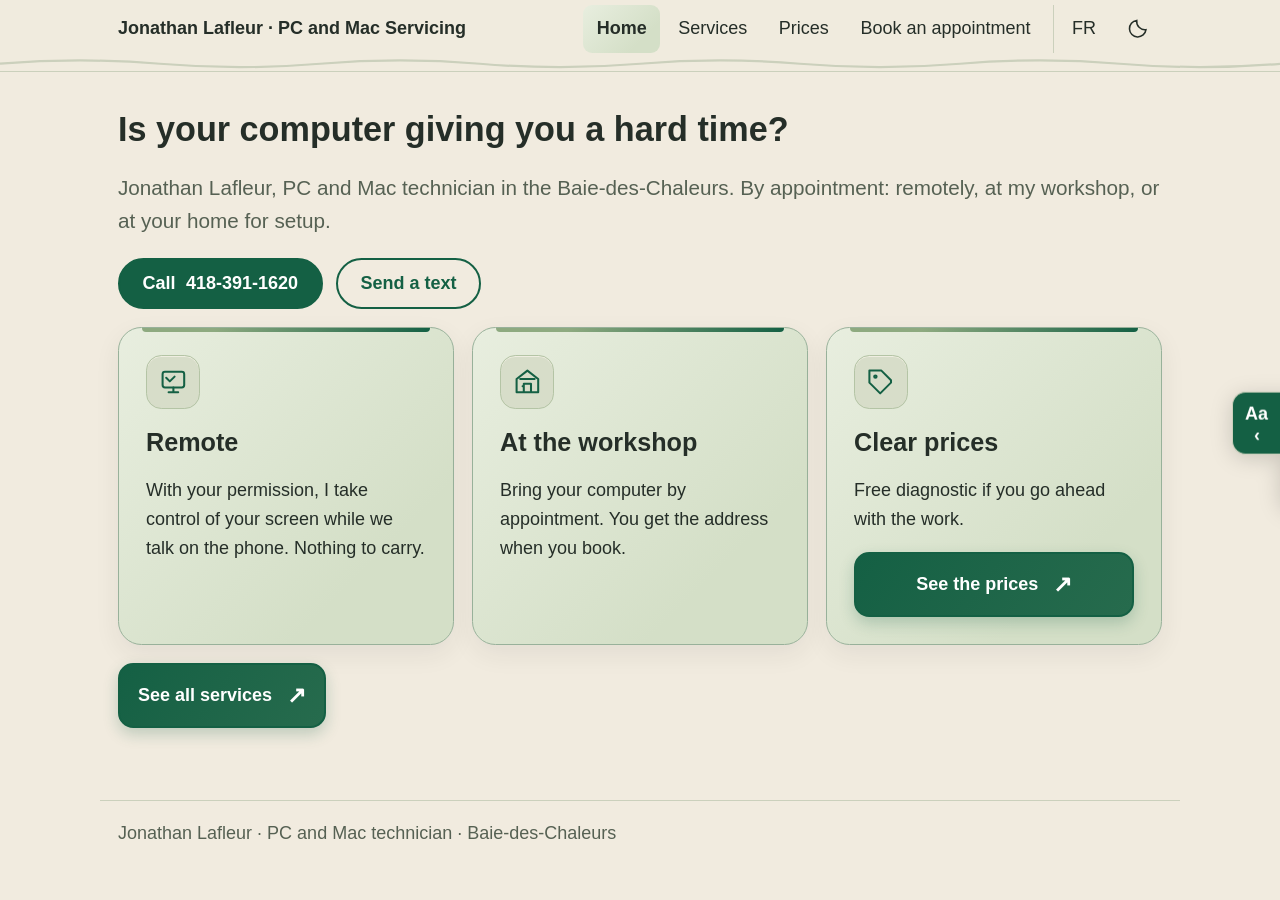
==== commit 948e3ddf: "feat: move theme toggle into the top menu" ====
--- a/index.html
+++ b/index.html
@@ -36,21 +36,23 @@
   })();
 </script>
 <noscript><style>.loading { display: none; }</style></noscript>
-<link rel="stylesheet" href="assets/style.css?v=20261021y">
-<script src="assets/app.js?v=20261021y" defer></script>
+<link rel="stylesheet" href="assets/style.css?v=20261022k">
+<script src="assets/app.js?v=20261022k" defer></script>
+<script src="assets/accessibility.js?v=20261022k" defer></script>
 </head>
 <body>
+<a class="skip-link" href="#view">Aller au contenu</a>
 <header class="topbar">
   <div class="topbar-in">
     <a class="brand" href="#/">Jonathan Lafleur · Services PC et Mac</a>
-    <nav aria-label="Menu principal"><ul class="menu" id="menu"><li class="language-item"><a id="lang-link" href="en/" hreflang="en" lang="en" aria-label="English version">EN</a></li></ul></nav>
+    <nav aria-label="Menu principal"><ul class="menu" id="menu"><li class="language-item"><a id="lang-link" href="en/" hreflang="en" lang="en" aria-label="English version">EN</a></li><li class="theme-item"><button class="theme-toggle" type="button" aria-label="Activer le thème clair" data-light-label="Activer le thème clair" data-dark-label="Activer le thème sombre" aria-pressed="false"><svg viewBox="0 0 24 24" fill="none" stroke="currentColor" stroke-width="1.6" aria-hidden="true"></svg></button></li></ul></nav>
 
   </div>
   <svg class="wave" viewBox="0 0 1200 12" preserveAspectRatio="none" aria-hidden="true"><path d="M0 6 Q 75 0 150 6 T 300 6 T 450 6 T 600 6 T 750 6 T 900 6 T 1050 6 T 1200 6" fill="none" stroke="currentColor" stroke-width="2"/></svg>
 </header>
-<aside class="preferences" aria-label="Options d'affichage">
+<aside class="preferences" aria-label="Taille du texte">
   <button type="button" class="preferences-toggle" aria-controls="display-controls" aria-expanded="true">
-    <span aria-hidden="true">Aa</span><span class="visually-hidden">Options d'affichage</span>
+    <span aria-hidden="true">Aa</span><span class="visually-hidden">Taille du texte</span>
     <span class="preferences-arrow" aria-hidden="true">›</span>
   </button>
     <div class="tools" id="display-controls">
@@ -58,11 +60,6 @@
         <button type="button" data-taille-choice="normale" aria-pressed="true" aria-label="Taille du texte : normale">A</button>
         <button type="button" data-taille-choice="grande" aria-pressed="false" aria-label="Taille du texte : grande">A+</button>
         <button type="button" data-taille-choice="tres-grande" aria-pressed="false" aria-label="Taille du texte : très grande">A++</button>
-      </div>
-      <p class="preference-label">Thème</p><div class="switch" role="group" aria-label="Thème">
-        <button type="button" data-theme-choice="light" aria-pressed="false">Clair</button>
-        <button type="button" data-theme-choice="auto" aria-pressed="true">Auto</button>
-        <button type="button" data-theme-choice="dark" aria-pressed="false">Sombre</button>
       </div>
     </div>
 </aside>
--- a/assets/style.css
+++ b/assets/style.css
@@ -248,3 +248,25 @@
 
 /* Formspree silently filters submissions that fill this bot-only field. */
 .form-honeypot { display: none !important; }
+
+/* Keyboard, magnification and operating-system accessibility preferences. */
+.visually-hidden { position:absolute;width:1px;height:1px;padding:0;margin:-1px;overflow:hidden;clip-path:inset(50%);white-space:nowrap;border:0; }
+.skip-link { position:fixed;top:.5rem;left:.5rem;z-index:1000;padding:.7rem 1rem;background:var(--bg);color:var(--fg);border:2px solid currentColor;transform:translateY(-200%); }
+.skip-link:focus { transform:none; }
+:focus-visible { outline:3px solid var(--accent);outline-offset:3px; }
+a,button,input,select,textarea,summary,[tabindex] { scroll-margin-block:8rem; }
+@media (prefers-reduced-motion:reduce) {
+ html { scroll-behavior:auto!important; }
+ *,*::before,*::after { animation:none!important;transition:none!important; }
+}
+@media (forced-colors:active) {
+ :focus-visible { outline:3px solid Highlight; }
+ button,input,select,textarea { border:1px solid ButtonText; }
+ a { text-decoration:underline; }
+}
+
+.switch button:focus-visible,.theme-switch button:focus-visible { outline-offset:-4px; }
+
+.menu .theme-toggle { display:inline-flex;align-items:center;justify-content:center;min-width:48px;min-height:48px;padding:.35rem;border:0;border-radius:.5rem;background:transparent;color:var(--fg);cursor:pointer; }
+.menu .theme-toggle:hover { background:var(--card-bg); }
+.theme-toggle svg { width:1.3rem;height:1.3rem; }
